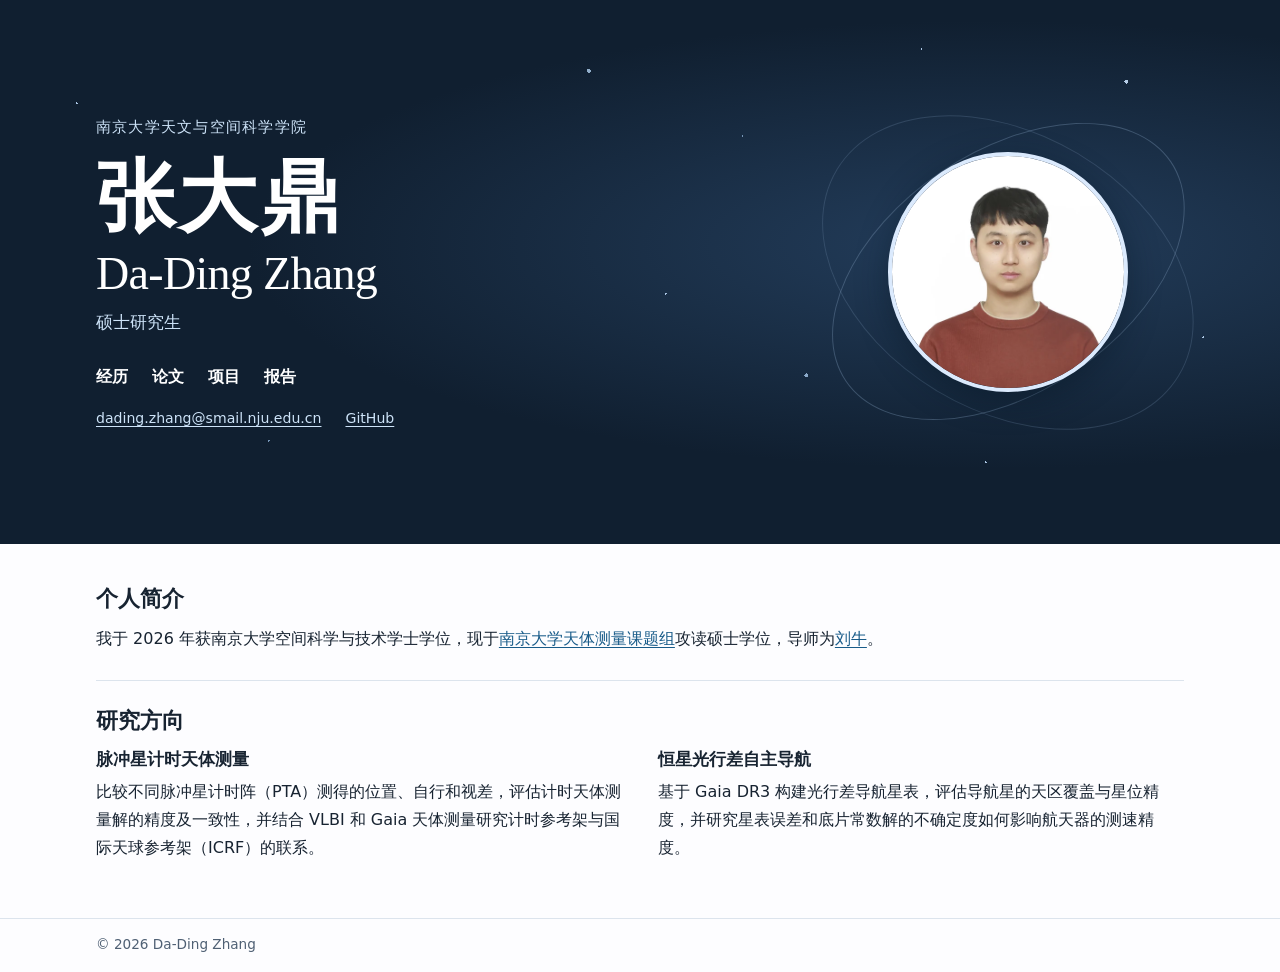
==== index.html @ 3794050c "Publish academic homepage at account address" ====
<!doctype html>
<html lang="zh-CN">
<head>
  <meta charset="utf-8">
  <meta name="viewport" content="width=device-width, initial-scale=1">
  <meta name="description" content="张大鼎，南京大学硕士研究生。研究方向为脉冲星计时天体测量与恒星光行差自主导航。">
  <link rel="canonical" href="https://zhangdading.github.io/">
  <link rel="stylesheet" href="./styles.css">
  <link rel="icon" href="./assets/portrait.webp" type="image/webp">
  <title>张大鼎 · Da-Ding Zhang</title>
</head>
<body>
  <a href="#content" class="skip-link">跳至正文</a>
  <header class="masthead">
    <div class="shell masthead-inner">
      <div class="identity">
        <p class="institution">南京大学天文与空间科学学院</p>
        <h1>张大鼎 <span lang="en">Da-Ding Zhang</span></h1>
        <p class="role">硕士研究生</p>
        <nav class="hero-nav" aria-label="主导航">
        <a href="./cv/">经历</a>
        <a href="./publications/">论文</a>
        <a href="./projects/">项目</a>
        <a href="./talks/">报告</a>
      </nav>
        <div class="masthead-links">
          <a href="mailto:dading.zhang@smail.nju.edu.cn">dading.zhang@smail.nju.edu.cn</a>
          <a href="https://github.com/zhangdading">GitHub</a>
        </div>
      </div>
      <div class="portrait-field">
        <img class="hero-portrait" src="./assets/portrait.webp" alt="张大鼎" width="512" height="512">
      </div>
    </div>
  </header>
  <main class="shell home-content" id="content">
    <section class="intro" aria-labelledby="about">
      <h2 id="about">个人简介</h2>
      <p>我于 2026 年获南京大学空间科学与技术学士学位，现于<a href="https://njuastrometry.github.io/zh/author/%E5%BC%A0%E5%A4%A7%E9%BC%8E/">南京大学天体测量课题组</a>攻读硕士学位，导师为<a href="https://liuniu.fun/">刘牛</a>。</p>
    </section>

    <section class="research" id="research" aria-labelledby="research-title">
      <h2 id="research-title">研究方向</h2>
      <div class="research-topics">
        <section>
          <h3>脉冲星计时天体测量</h3>
          <p>比较不同脉冲星计时阵（PTA）测得的位置、自行和视差，评估计时天体测量解的精度及一致性，并结合 VLBI 和 Gaia 天体测量研究计时参考架与国际天球参考架（ICRF）的联系。</p>
        </section>
        <section>
          <h3>恒星光行差自主导航</h3>
          <p>基于 Gaia DR3 构建光行差导航星表，评估导航星的天区覆盖与星位精度，并研究星表误差和底片常数解的不确定度如何影响航天器的测速精度。</p>
        </section>
      </div>
    </section>
  </main>
  <footer class="site-footer">
    <div class="shell">© 2026 Da-Ding Zhang</div>
  </footer>
</body>
</html>
---- styles.css ----
:root {
  color-scheme: light;
  --paper: #fdfdff;
  --ink: #172331;
  --muted: #4f6074;
  --link: #185b89;
  --rule: #dce4ed;
  --navy: #101f30;
  --ice: #cde3f8;
  --sans: "Segoe UI", "PingFang SC", "Microsoft YaHei", system-ui, sans-serif;
  --serif: Georgia, "Noto Serif SC", "Songti SC", SimSun, serif;
}

* { box-sizing: border-box; }
html { min-width: 0; }
body {
  display: flex;
  flex-direction: column;
  min-height: 100vh;
  margin: 0;
  background: var(--paper);
  color: var(--ink);
  font: 1rem/1.75 var(--sans);
}
a { color: var(--link); text-underline-offset: .19em; overflow-wrap: anywhere; }
a:hover { text-decoration-thickness: .13em; }
a:focus-visible { outline: .15rem solid currentColor; outline-offset: .25rem; }
img { display: block; max-width: 100%; height: auto; }
h1, h2, h3, p, figure { margin: 0; }
.shell { width: min(100% - 3rem, 68rem); margin-inline: auto; }
.skip-link {
  position: absolute;
  z-index: 2;
  top: .75rem;
  left: .75rem;
  padding: .5rem 1rem;
  transform: translateY(-175%);
  background: var(--paper);
}
.skip-link:focus { transform: none; }

.masthead {
  position: relative;
  background: var(--navy);
  color: #fff;
  overflow: hidden;
}
.masthead::before {
  content: "";
  position: absolute;
  inset: 0;
  pointer-events: none;
  background:
    radial-gradient(1px 1px at 6% 19%, #abc6e4 96%, transparent),
    radial-gradient(1px 1px at 21% 81%, #7595b7 96%, transparent),
    radial-gradient(2px 2px at 46% 13%, #91aeca 96%, transparent),
    radial-gradient(1px 1px at 52% 54%, #abc6e4 96%, transparent),
    radial-gradient(1px 1px at 58% 25%, #7595b7 96%, transparent),
    radial-gradient(2px 2px at 63% 69%, #8ba9c9 96%, transparent),
    radial-gradient(1px 1px at 72% 9%, #abc6e4 96%, transparent),
    radial-gradient(1px 1px at 77% 85%, #abc6e4 96%, transparent),
    radial-gradient(2px 2px at 88% 15%, #b7cee7 96%, transparent),
    radial-gradient(1px 1px at 94% 62%, #abc6e4 96%, transparent),
    radial-gradient(ellipse at 77% 45%, #233d5b 0%, transparent 53%);
}
.masthead-inner {
  position: relative;
  display: grid;
  grid-template-columns: 1.2fr 1fr;
  align-items: center;
  gap: 3rem;
  min-height: 30rem;
  padding-block: clamp(3.3rem, 8vw, 6rem);
}
.institution { margin-bottom: .9rem; color: var(--ice); font-size: .96rem; letter-spacing: .08em; }
.identity h1 {
  font: 700 clamp(3rem, 6.2vw, 5.15rem)/1.07 var(--serif);
  letter-spacing: .04em;
}
.identity h1 span {
  display: block;
  margin-top: .6rem;
  font-size: .58em;
  font-weight: 400;
  letter-spacing: -.015em;
}
.role { margin-top: .6rem; color: var(--ice); font-size: 1.05rem; }
.hero-nav,
.masthead-links,
.site-nav {
  display: flex;
  flex-wrap: wrap;
  align-items: center;
  gap: .45rem 1.5rem;
}
.hero-nav { margin-top: 1.6rem; }
.hero-nav a { color: #fff; font-weight: 600; text-decoration: none; }
.hero-nav a:hover { text-decoration: underline; }
.masthead-links { margin-top: .9rem; }
.masthead-links a { color: var(--ice); font-size: .88rem; }
.portrait-field {
  position: relative;
  display: grid;
  place-items: center;
  aspect-ratio: 1;
  justify-self: end;
  width: min(100%, 22rem);
  isolation: isolate;
}
.portrait-field::before,
.portrait-field::after {
  position: absolute;
  z-index: -1;
  content: "";
  border: 1px solid #748ead68;
  border-radius: 50%;
  width: 111%;
  height: 68%;
  transform: rotate(-34deg);
}
.portrait-field::after { width: 113%; height: 78%; transform: rotate(31deg); border-color: #748ead42; }
.hero-portrait {
  width: 68%;
  border: .3rem solid #dbeafd;
  border-radius: 50%;
  box-shadow: 0 .55rem 2rem #07152375;
}

.home-content { padding-block: 2.5rem 3.5rem; }
.home-content h2 { margin-bottom: .7rem; }
.intro p { max-width: 50rem; }
.research { margin-top: 1.65rem; padding-top: 1.55rem; border-top: 1px solid var(--rule); }
.research-topics { display: grid; grid-template-columns: 1fr 1fr; gap: 1.25rem 2.25rem; }
h2 { font-size: 1.35rem; line-height: 1.4; }
h3 { font-size: 1.06rem; line-height: 1.5; }
.research-topics p { margin-top: .35rem; }

.site-header { border-bottom: 1px solid var(--rule); }
.header-inner {
  display: flex;
  align-items: center;
  justify-content: space-between;
  flex-wrap: wrap;
  gap: .5rem 1.5rem;
  padding-block: 1.1rem;
}
.site-name { color: var(--ink); font: 700 1.2rem/1.3 var(--serif); text-decoration: none; }
.site-nav a { color: var(--muted); font-size: .95rem; text-decoration: none; }
.site-nav a:hover,
.site-nav a[aria-current="page"] { color: var(--link); text-decoration: underline; }
.site-nav a[aria-current="page"] { font-weight: 650; }
.page-layout {
  display: grid;
  grid-template-columns: 14rem minmax(0, 1fr);
  gap: 2.65rem;
  padding-block: 2.4rem 3.75rem;
}
.profile { border-right: 1px solid var(--rule); padding-right: 1.2rem; align-self: start; }
.profile-home { display: inline-block; }
.profile img { width: 7.2rem; border: 1px solid var(--rule); border-radius: 50%; }
.profile-name { margin-top: .45rem; font-size: 1.12rem; font-weight: 700; }
.profile-role { color: var(--muted); font-size: .9rem; }
.profile-links { list-style: none; padding: 0; margin: .65rem 0 0; font-size: .85rem; }
.profile-links li + li { margin-top: .3rem; }
.page-content h1 { margin-bottom: 1.25rem; padding-bottom: .65rem; border-bottom: 1px solid var(--rule); font-size: 1.95rem; line-height: 1.35; }
.page-content h2 { margin-bottom: .65rem; }
.page-content section + section { margin-top: 1.7rem; }
.page-content p + p { margin-top: .55rem; }
.citations { margin: 0; padding-inline-start: 1.6rem; }
.citations li { padding-inline-start: .22rem; }
.citations li + li { margin-top: .7rem; }
.author-note { color: var(--muted); font-size: .9rem; }
.details,
.timeline { display: grid; grid-template-columns: max-content minmax(0, 1fr); gap: .45rem 1.15rem; margin: 0; }
.details { margin-bottom: .85rem; }
.timeline { row-gap: .9rem; }
.details dt,
.timeline dt { color: var(--muted); font-size: .94rem; }
.details dd,
.timeline dd { margin: 0; }
.talk p { margin-top: .3rem; }
.document-links {
  display: flex;
  flex-wrap: wrap;
  gap: .3rem 1.25rem;
  list-style: none;
  margin: .5rem 0 0;
  padding: 0;
  font-size: .92rem;
}
.talk-photo { max-width: 26rem; margin-top: 1rem; }
.talk-photo img { border-radius: .25rem; }
figcaption { margin-top: .3rem; color: var(--muted); font-size: .83rem; }
.site-footer { margin-top: auto; border-top: 1px solid var(--rule); color: var(--muted); font-size: .85rem; }
.site-footer .shell { padding-block: .9rem; }

@media (max-width: 44rem) {
  .shell { width: calc(100% - 2rem); }
  .masthead-inner { grid-template-columns: minmax(0, 1fr) 8rem; min-height: 0; gap: 1rem; padding-block: 2.8rem; }
  .hero-portrait { width: 80%; border-width: .2rem; }
  .research-topics { grid-template-columns: 1fr; }
  .page-layout { grid-template-columns: minmax(0, 1fr); gap: 1.6rem; padding-top: 1.55rem; }
  .profile { grid-row: 2; border-right: 0; border-top: 1px solid var(--rule); padding: 1rem 0 0; }
  .profile img { width: 4.5rem; }
  .profile-home { position: relative; float: left; margin-right: .9rem; }
  .profile-name { margin-top: 0; }
  .profile-links { display: flex; flex-wrap: wrap; gap: .15rem 1rem; }
  .profile-links li + li { margin-top: 0; }
}
@media (max-width: 30rem) {
  .masthead-inner { grid-template-columns: minmax(0, 1fr) 4.5rem; align-items: start; }
  .identity { grid-column: 1 / -1; grid-row: 1; }
  .institution { padding-right: 4.5rem; font-size: .82rem; }
  .identity h1 { padding-right: 4.5rem; font-size: clamp(2.1rem, 9vw, 3rem); }
  .portrait-field { grid-column: 2; grid-row: 1; width: 100%; margin-top: 1.1rem; }
  .hero-nav, .site-nav { gap: .3rem 1.15rem; }
  .timeline { grid-template-columns: minmax(0, 1fr); gap: .12rem; }
  .timeline dd + dt { margin-top: .65rem; }
}
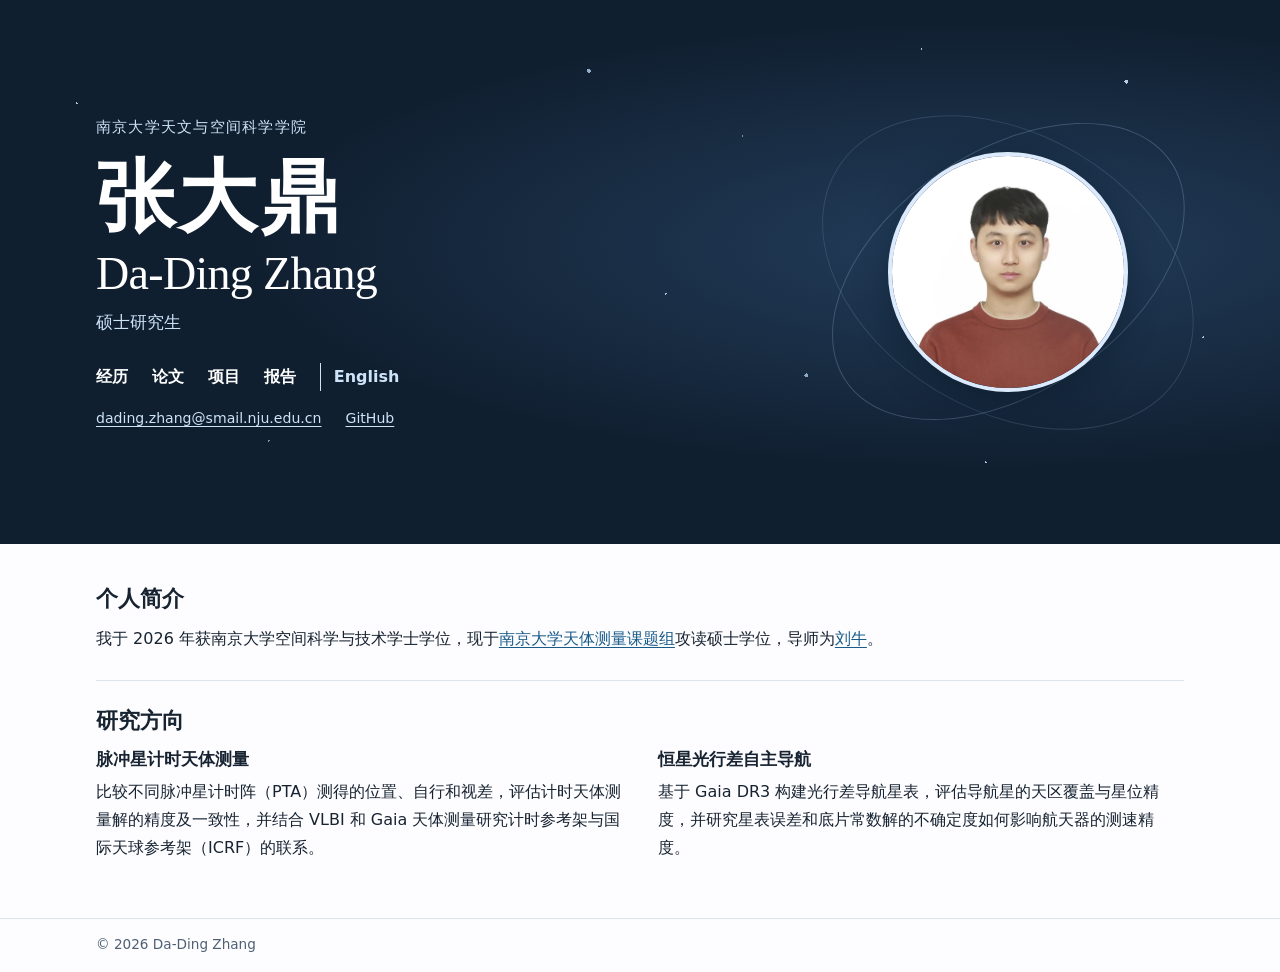
==== commit 765b95a8: "Add English edition of academic homepage" ====
--- a/index.html
+++ b/index.html
@@ -5,6 +5,8 @@
   <meta name="viewport" content="width=device-width, initial-scale=1">
   <meta name="description" content="张大鼎，南京大学硕士研究生。研究方向为脉冲星计时天体测量与恒星光行差自主导航。">
   <link rel="canonical" href="https://zhangdading.github.io/">
+  <link rel="alternate" hreflang="zh-CN" href="https://zhangdading.github.io/">
+  <link rel="alternate" hreflang="en" href="https://zhangdading.github.io/en/">
   <link rel="stylesheet" href="./styles.css">
   <link rel="icon" href="./assets/portrait.webp" type="image/webp">
   <title>张大鼎 · Da-Ding Zhang</title>
@@ -18,11 +20,12 @@
         <h1>张大鼎 <span lang="en">Da-Ding Zhang</span></h1>
         <p class="role">硕士研究生</p>
         <nav class="hero-nav" aria-label="主导航">
-        <a href="./cv/">经历</a>
-        <a href="./publications/">论文</a>
-        <a href="./projects/">项目</a>
-        <a href="./talks/">报告</a>
-      </nav>
+          <a href="./cv/">经历</a>
+          <a href="./publications/">论文</a>
+          <a href="./projects/">项目</a>
+          <a href="./talks/">报告</a>
+          <a class="language-switch" href="/en/" lang="en" hreflang="en">English</a>
+        </nav>
         <div class="masthead-links">
           <a href="mailto:dading.zhang@smail.nju.edu.cn">dading.zhang@smail.nju.edu.cn</a>
           <a href="https://github.com/zhangdading">GitHub</a>
--- a/styles.css
+++ b/styles.css
@@ -84,6 +84,14 @@
   font-weight: 400;
   letter-spacing: -.015em;
 }
+.identity:lang(en) h1 {
+  font-size: clamp(2.6rem, 5.2vw, 4.5rem);
+  letter-spacing: -.02em;
+}
+.identity:lang(en) h1 span {
+  font-size: .53em;
+  letter-spacing: .06em;
+}
 .role { margin-top: .6rem; color: var(--ice); font-size: 1.05rem; }
 .hero-nav,
 .masthead-links,
@@ -149,6 +157,13 @@
 .site-nav a:hover,
 .site-nav a[aria-current="page"] { color: var(--link); text-decoration: underline; }
 .site-nav a[aria-current="page"] { font-weight: 650; }
+.hero-nav .language-switch,
+.site-nav .language-switch {
+  border-inline-start: 1px solid currentColor;
+  padding-inline-start: .8rem;
+}
+.hero-nav .language-switch { color: var(--ice); }
+.site-nav .language-switch { color: var(--link); }
 .page-layout {
   display: grid;
   grid-template-columns: 14rem minmax(0, 1fr);
@@ -212,8 +227,10 @@
   .identity { grid-column: 1 / -1; grid-row: 1; }
   .institution { padding-right: 4.5rem; font-size: .82rem; }
   .identity h1 { padding-right: 4.5rem; font-size: clamp(2.1rem, 9vw, 3rem); }
+  .identity:lang(en) h1 { font-size: clamp(1.7rem, 7.5vw, 2.5rem); }
   .portrait-field { grid-column: 2; grid-row: 1; width: 100%; margin-top: 1.1rem; }
   .hero-nav, .site-nav { gap: .3rem 1.15rem; }
+  .hero-nav:lang(en), .site-nav:lang(en) { column-gap: .75rem; }
   .timeline { grid-template-columns: minmax(0, 1fr); gap: .12rem; }
   .timeline dd + dt { margin-top: .65rem; }
 }
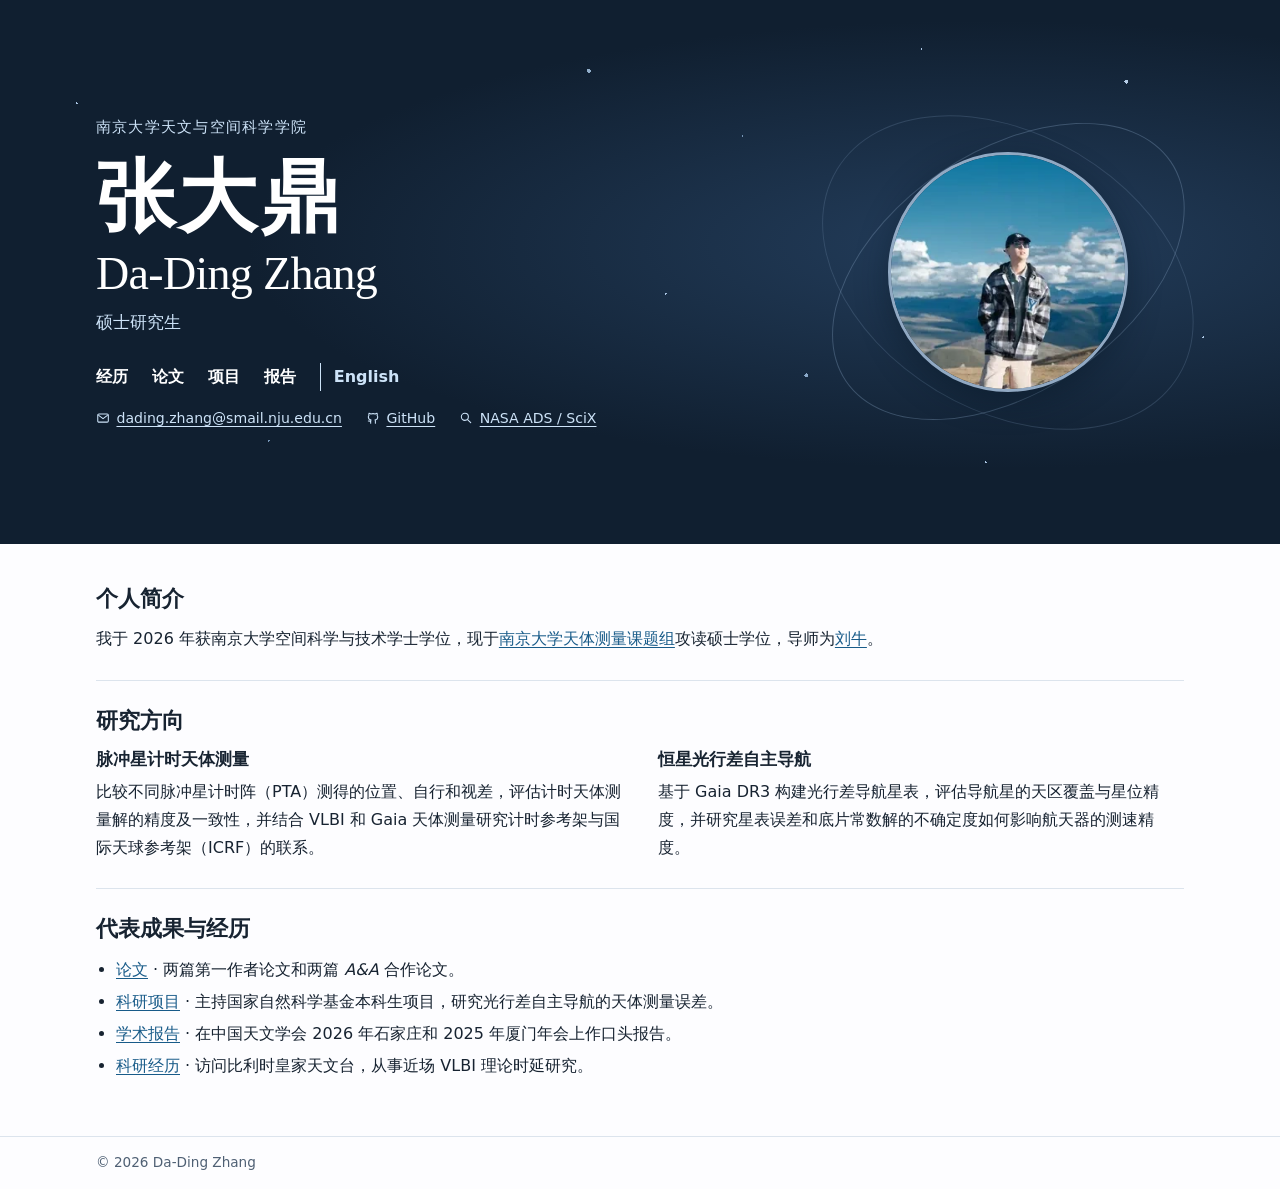
==== commit 4a5ef2d6: "Refine bilingual academic site and add public CVs" ====
--- a/index.html
+++ b/index.html
@@ -8,7 +8,18 @@
   <link rel="alternate" hreflang="zh-CN" href="https://zhangdading.github.io/">
   <link rel="alternate" hreflang="en" href="https://zhangdading.github.io/en/">
   <link rel="stylesheet" href="./styles.css">
-  <link rel="icon" href="./assets/portrait.webp" type="image/webp">
+  <link rel="icon" href="./favicon.ico" type="image/x-icon">
+  <meta property="og:type" content="website">
+  <meta property="og:locale" content="zh_CN">
+  <meta property="og:title" content="张大鼎 · Da-Ding Zhang">
+  <meta property="og:description" content="张大鼎，南京大学硕士研究生。研究方向为脉冲星计时天体测量与恒星光行差自主导航。">
+  <meta property="og:url" content="https://zhangdading.github.io/">
+  <meta property="og:image" content="https://zhangdading.github.io/assets/share.jpg">
+  <meta property="og:image:alt" content="张大鼎，南京大学">
+  <meta property="og:image:width" content="1200">
+  <meta property="og:image:height" content="630">
+  <meta name="twitter:card" content="summary_large_image">
+  <link rel="apple-touch-icon" href="./apple-touch-icon.png">
   <title>张大鼎 · Da-Ding Zhang</title>
 </head>
 <body>
@@ -26,13 +37,14 @@
           <a href="./talks/">报告</a>
           <a class="language-switch" href="/en/" lang="en" hreflang="en">English</a>
         </nav>
-        <div class="masthead-links">
-          <a href="mailto:dading.zhang@smail.nju.edu.cn">dading.zhang@smail.nju.edu.cn</a>
-          <a href="https://github.com/zhangdading">GitHub</a>
+        <div class="masthead-links meta-links">
+          <a href="mailto:dading.zhang@smail.nju.edu.cn"><svg viewBox="0 0 24 24" fill="none" stroke="currentColor" stroke-width="1.8" aria-hidden="true"><rect x="3" y="5" width="18" height="14" rx="2"/><path d="m4 7 8 6 8-6"/></svg><span>dading.zhang@smail.nju.edu.cn</span></a>
+          <a href="https://github.com/zhangdading"><svg viewBox="0 0 24 24" fill="none" stroke="currentColor" stroke-width="1.8" stroke-linecap="round" stroke-linejoin="round" aria-hidden="true"><path d="m8 19-2-2H4m12 4v-4a2.5 2.5 0 0 0-.7-1.7c2.4-.3 4.7-1.2 4.7-5a4 4 0 0 0-1.1-2.9A3.6 3.6 0 0 0 18.8 4s-.9-.3-3 1.1a12 12 0 0 0-7.6 0C6.1 3.7 5.2 4 5.2 4a3.6 3.6 0 0 0-.1 3.4A4 4 0 0 0 4 10.3c0 3.8 2.3 4.7 4.7 5A2.5 2.5 0 0 0 8 17v4"/></svg>GitHub</a>
+          <a href="https://scixplorer.org/abs/2026Univ...12..197Z/abstract" aria-label="在 NASA ADS / SciX 查看 Universe 论文"><svg viewBox="0 0 24 24" fill="none" stroke="currentColor" stroke-width="1.8" stroke-linecap="round" aria-hidden="true"><circle cx="10" cy="10" r="6"/><path d="m15 15 5 5"/></svg>NASA ADS / SciX</a>
         </div>
       </div>
       <div class="portrait-field">
-        <img class="hero-portrait" src="./assets/portrait.webp" alt="张大鼎" width="512" height="512">
+        <img class="hero-portrait" src="./assets/portrait.webp" alt="张大鼎" width="280" height="280">
       </div>
     </div>
   </header>
@@ -55,6 +67,15 @@
         </section>
       </div>
     </section>
+    <section class="highlights" aria-labelledby="highlights">
+      <h2 id="highlights">代表成果与经历</h2>
+      <ul>
+        <li><a href="./publications/">论文</a> · 两篇第一作者论文和两篇 <i>A&amp;A</i> 合作论文。</li>
+        <li><a href="./projects/#nsfc">科研项目</a> · 主持国家自然科学基金本科生项目，研究光行差自主导航的天体测量误差。</li>
+        <li><a href="./talks/">学术报告</a> · 在中国天文学会 2026 年石家庄和 2025 年厦门年会上作口头报告。</li>
+        <li><a href="./cv/#experience">科研经历</a> · 访问比利时皇家天文台，从事近场 VLBI 理论时延研究。</li>
+      </ul>
+    </section>
   </main>
   <footer class="site-footer">
     <div class="shell">© 2026 Da-Ding Zhang</div>
--- a/styles.css
+++ b/styles.css
@@ -8,7 +8,7 @@
   --navy: #101f30;
   --ice: #cde3f8;
   --sans: "Segoe UI", "PingFang SC", "Microsoft YaHei", system-ui, sans-serif;
-  --serif: Georgia, "Noto Serif SC", "Songti SC", SimSun, serif;
+  --serif: Georgia, "Noto Serif SC", "Songti SC", serif;
 }
 
 * { box-sizing: border-box; }
@@ -84,6 +84,8 @@
   font-weight: 400;
   letter-spacing: -.015em;
 }
+.identity:lang(zh-CN) h1 { font-family: var(--sans); }
+.identity:lang(zh-CN) h1 span { font-family: Georgia, serif; }
 .identity:lang(en) h1 {
   font-size: clamp(2.6rem, 5.2vw, 4.5rem);
   letter-spacing: -.02em;
@@ -129,7 +131,7 @@
 .portrait-field::after { width: 113%; height: 78%; transform: rotate(31deg); border-color: #748ead42; }
 .hero-portrait {
   width: 68%;
-  border: .3rem solid #dbeafd;
+  border: .2rem solid #91a9c3;
   border-radius: 50%;
   box-shadow: 0 .55rem 2rem #07152375;
 }
@@ -137,11 +139,15 @@
 .home-content { padding-block: 2.5rem 3.5rem; }
 .home-content h2 { margin-bottom: .7rem; }
 .intro p { max-width: 50rem; }
-.research { margin-top: 1.65rem; padding-top: 1.55rem; border-top: 1px solid var(--rule); }
+.meta-links a { display: inline-flex; align-items: center; gap: .4rem; }
+.meta-links svg { width: 1em; height: 1em; flex: none; }
+.research, .highlights { margin-top: 1.65rem; padding-top: 1.55rem; border-top: 1px solid var(--rule); }
 .research-topics { display: grid; grid-template-columns: 1fr 1fr; gap: 1.25rem 2.25rem; }
 h2 { font-size: 1.35rem; line-height: 1.4; }
 h3 { font-size: 1.06rem; line-height: 1.5; }
 .research-topics p { margin-top: .35rem; }
+.highlights ul { margin: 0; padding-inline-start: 1.25rem; }
+.highlights li + li { margin-top: .25rem; }
 
 .site-header { border-bottom: 1px solid var(--rule); }
 .header-inner {
@@ -152,6 +158,7 @@
   gap: .5rem 1.5rem;
   padding-block: 1.1rem;
 }
+.site-name:lang(zh-CN) { font-family: var(--sans); }
 .site-name { color: var(--ink); font: 700 1.2rem/1.3 var(--serif); text-decoration: none; }
 .site-nav a { color: var(--muted); font-size: .95rem; text-decoration: none; }
 .site-nav a:hover,
@@ -194,6 +201,8 @@
 .details dd,
 .timeline dd { margin: 0; }
 .talk p { margin-top: .3rem; }
+.talk .talk-summary { margin-top: .7rem; }
+.cv-download { margin-bottom: 1.35rem; }
 .document-links {
   display: flex;
   flex-wrap: wrap;
@@ -223,12 +232,14 @@
   .profile-links li + li { margin-top: 0; }
 }
 @media (max-width: 30rem) {
-  .masthead-inner { grid-template-columns: minmax(0, 1fr) 4.5rem; align-items: start; }
-  .identity { grid-column: 1 / -1; grid-row: 1; }
-  .institution { padding-right: 4.5rem; font-size: .82rem; }
-  .identity h1 { padding-right: 4.5rem; font-size: clamp(2.1rem, 9vw, 3rem); }
-  .identity:lang(en) h1 { font-size: clamp(1.7rem, 7.5vw, 2.5rem); }
-  .portrait-field { grid-column: 2; grid-row: 1; width: 100%; margin-top: 1.1rem; }
+  .masthead-inner { grid-template-columns: minmax(0, 1fr); gap: .75rem; text-align: center; padding-block: 2rem 2.2rem; }
+  .portrait-field { grid-row: 1; justify-self: center; width: 9.5rem; }
+  .hero-portrait { width: 86%; }
+  .institution { font-size: .83rem; margin-bottom: .5rem; }
+  .identity h1 { font-size: clamp(2.1rem, 9vw, 3rem); }
+  .identity:lang(en) h1 { font-size: clamp(1.9rem, 8.7vw, 3rem); }
+  .hero-nav, .masthead-links { justify-content: center; }
+  .hero-nav { margin-top: 1.1rem; }
   .hero-nav, .site-nav { gap: .3rem 1.15rem; }
   .hero-nav:lang(en), .site-nav:lang(en) { column-gap: .75rem; }
   .timeline { grid-template-columns: minmax(0, 1fr); gap: .12rem; }
